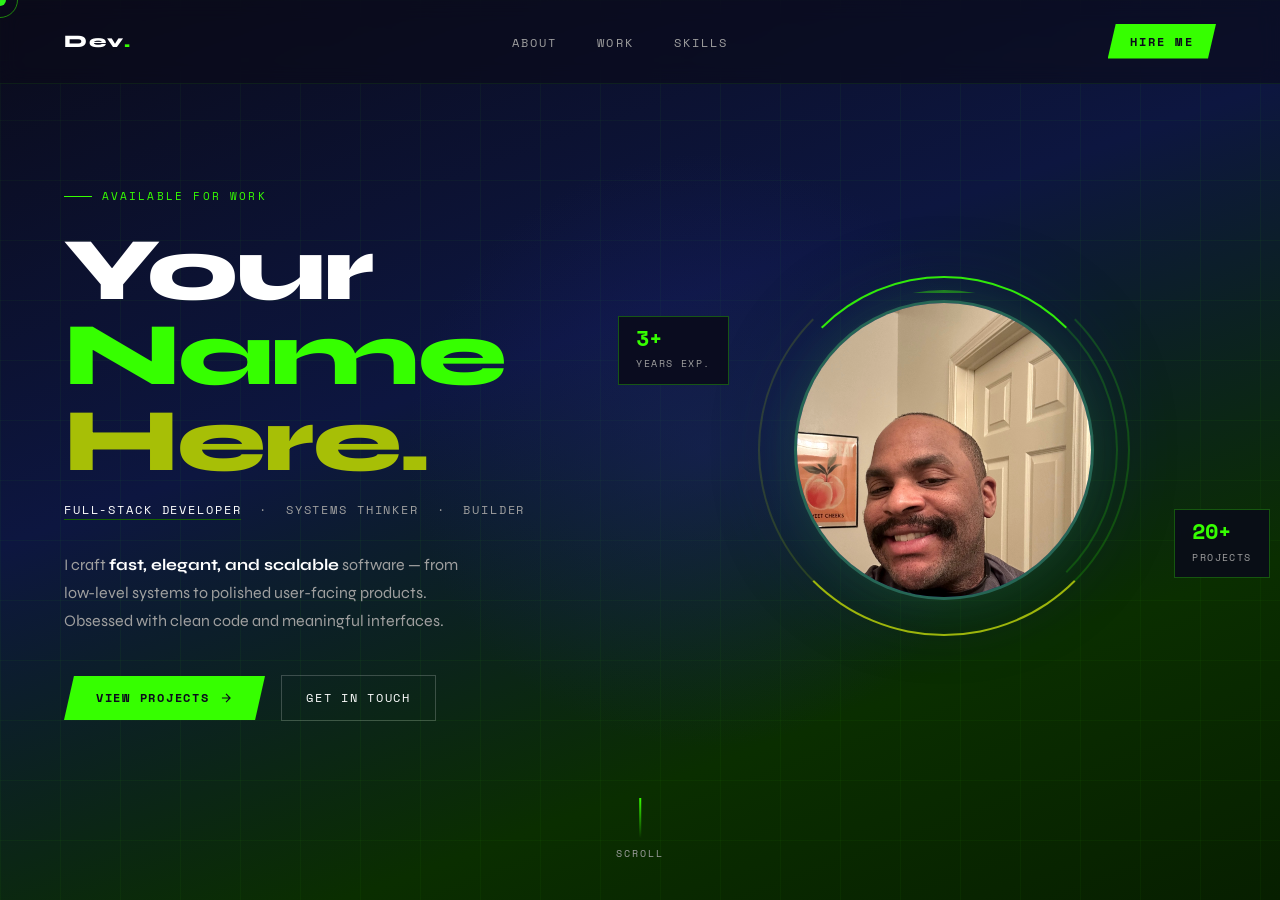
==== index.html @ 856862d3 "Move files to repo root for clean local + GitHub Pages setup Removes the docs/ subfolder so index.ht" ====
<!DOCTYPE html>
<html lang="en">
<head>
  <meta charset="UTF-8" />
  <meta name="viewport" content="width=device-width, initial-scale=1.0" />
  <title>Portfolio</title>
  <link rel="preconnect" href="https://fonts.googleapis.com" />
  <link rel="preconnect" href="https://fonts.gstatic.com" crossorigin />
  <link href="https://fonts.googleapis.com/css2?family=Space+Mono:wght@400;700&family=Syne:wght@400;700;800&display=swap" rel="stylesheet" />
  <link rel="stylesheet" href="style.css" />
</head>
<body>

  <!-- Custom cursor -->
  <div class="cursor" id="cursor"></div>
  <div class="cursor-ring" id="cursorRing"></div>

  <!-- Nav -->
  <nav>
    <a href="#" class="nav-logo">Dev<span>.</span></a>
    <ul class="nav-links">
      <li><a href="#">About</a></li>
      <li><a href="#">Work</a></li>
      <li><a href="#">Skills</a></li>
    </ul>
    <a href="#contact" class="nav-cta">Hire Me</a>
  </nav>

  <!-- Hero -->
  <section class="hero">
    <div class="hero-left">
      <div class="hero-tag">Available for work</div>

      <h1 class="hero-name">
        <span>Your</span>
        <span class="line-green">Name</span>
        <span class="line-olive">Here.</span>
      </h1>

      <p class="hero-role">
        <span>Full-Stack Developer</span>
        &nbsp;·&nbsp; Systems Thinker &nbsp;·&nbsp; Builder
      </p>

      <p class="hero-bio">
        I craft <strong>fast, elegant, and scalable</strong> software — from low-level
        systems to polished user-facing products. Obsessed with clean code and
        meaningful interfaces.
      </p>

      <div class="hero-actions">
        <a href="#work" class="btn-primary">
          View Projects
          <svg width="14" height="14" fill="none" stroke="currentColor" stroke-width="2" viewBox="0 0 24 24">
            <path d="M5 12h14M12 5l7 7-7 7"/>
          </svg>
        </a>
        <a href="#contact" class="btn-secondary">Get In Touch</a>
      </div>
    </div>

    <div class="hero-right">
      <div class="avatar-wrapper">
        <!-- Animated glow ring -->
        <div class="avatar-ring"></div>
        <div class="avatar-ring avatar-ring--2"></div>

        <!-- Circle photo -->
        <div class="avatar-circle">
          <img src="portfolio_photo.jpg" alt="Profile photo" class="avatar-img" />
        </div>

        <!-- Scan line overlay -->
        <div class="avatar-scan"></div>
      </div>

      <!-- Floating stat chips -->
      <div class="stat-chip chip-1">
        <span class="num">3+</span>
        <span class="label">Years Exp.</span>
      </div>
      <div class="stat-chip chip-2">
        <span class="num">20+</span>
        <span class="label">Projects</span>
      </div>
    </div>

    <div class="scroll-hint">
      <div class="scroll-line"></div>
      Scroll
    </div>
  </section>

  <script src="main.js"></script>
</body>
</html>
---- style.css ----
/* ============================================================
   CSS VARIABLES
   ============================================================ */
:root {
  --green-bright: #36FF00;
  --green-dark:   #156100;
  --navy:         #1F2479;
  --olive:        #A7BF06;
  --white:        #FFFFFF;
  --gray:         #9F9F9F;
  --bg-top:       #0a0b1a;
  --bg-bottom:    #071f00;
  --font-display: 'Syne', sans-serif;
  --font-mono:    'Space Mono', monospace;
}

/* ============================================================
   RESET & BASE
   ============================================================ */
*, *::before, *::after {
  box-sizing: border-box;
  margin: 0;
  padding: 0;
}

html {
  scroll-behavior: smooth;
}

body {
  background: linear-gradient(160deg, var(--bg-top) 0%, #0d1640 40%, #0a2e00 75%, var(--bg-bottom) 100%);
  background-attachment: fixed;
  color: var(--white);
  font-family: var(--font-mono);
  min-height: 100vh;
  overflow-x: hidden;
  cursor: none;
}

/* ============================================================
   CUSTOM CURSOR
   ============================================================ */
.cursor {
  position: fixed;
  width: 12px;
  height: 12px;
  background: var(--green-bright);
  border-radius: 50%;
  pointer-events: none;
  z-index: 9999;
  transform: translate(-50%, -50%);
  transition: width 0.2s ease, height 0.2s ease;
  mix-blend-mode: difference;
}

.cursor-ring {
  position: fixed;
  width: 36px;
  height: 36px;
  border: 1.5px solid var(--green-bright);
  border-radius: 50%;
  pointer-events: none;
  z-index: 9998;
  transform: translate(-50%, -50%);
  transition: width 0.25s ease, height 0.25s ease, opacity 0.2s;
  opacity: 0.5;
}

/* ============================================================
   NAV
   ============================================================ */
nav {
  position: fixed;
  top: 0;
  left: 0;
  right: 0;
  z-index: 100;
  display: flex;
  justify-content: space-between;
  align-items: center;
  padding: 1.5rem 4rem;
  border-bottom: 1px solid rgba(54, 255, 0, 0.08);
  backdrop-filter: blur(10px);
  background: rgba(10, 11, 26, 0.6);
}

.nav-logo {
  font-family: var(--font-display);
  font-size: 1.1rem;
  font-weight: 800;
  letter-spacing: 0.12em;
  color: var(--white);
  text-decoration: none;
}

.nav-logo span {
  color: var(--green-bright);
}

.nav-links {
  display: flex;
  gap: 2.5rem;
  list-style: none;
}

.nav-links a {
  font-size: 0.72rem;
  letter-spacing: 0.18em;
  text-transform: uppercase;
  color: var(--gray);
  text-decoration: none;
  transition: color 0.2s;
}

.nav-links a:hover {
  color: var(--green-bright);
}

.nav-cta {
  font-size: 0.72rem;
  letter-spacing: 0.18em;
  text-transform: uppercase;
  color: var(--bg-top);
  background: var(--green-bright);
  padding: 0.55rem 1.4rem;
  text-decoration: none;
  font-weight: 700;
  transition: background 0.2s;
  clip-path: polygon(8px 0%, 100% 0%, calc(100% - 8px) 100%, 0% 100%);
}

.nav-cta:hover {
  background: var(--olive);
}

/* ============================================================
   HERO SECTION
   ============================================================ */
.hero {
  min-height: 100vh;
  display: grid;
  grid-template-columns: 1fr 1fr;
  align-items: center;
  padding: 0 4rem;
  gap: 4rem;
  position: relative;
  overflow: hidden;
}

/* Animated grid overlay */
.hero::before {
  content: '';
  position: absolute;
  inset: 0;
  background-image:
    linear-gradient(rgba(54, 255, 0, 0.04) 1px, transparent 1px),
    linear-gradient(90deg, rgba(54, 255, 0, 0.04) 1px, transparent 1px);
  background-size: 60px 60px;
  animation: gridPan 20s linear infinite;
  pointer-events: none;
}

/* Glowing orb */
.hero::after {
  content: '';
  position: absolute;
  width: 600px;
  height: 600px;
  background: radial-gradient(circle, rgba(31, 36, 121, 0.4) 0%, transparent 70%);
  top: 50%;
  left: 55%;
  transform: translate(-50%, -50%);
  pointer-events: none;
  animation: pulse 6s ease-in-out infinite;
}

/* ============================================================
   HERO LEFT
   ============================================================ */
.hero-left {
  position: relative;
  z-index: 2;
}

.hero-tag {
  display: inline-flex;
  align-items: center;
  gap: 0.6rem;
  font-size: 0.68rem;
  letter-spacing: 0.2em;
  text-transform: uppercase;
  color: var(--green-bright);
  margin-bottom: 1.5rem;
  opacity: 0;
  animation: fadeUp 0.6s ease 0.2s forwards;
}

.hero-tag::before {
  content: '';
  display: inline-block;
  width: 28px;
  height: 1.5px;
  background: var(--green-bright);
}

.hero-name {
  font-family: var(--font-display);
  font-size: clamp(3rem, 7vw, 6rem);
  font-weight: 800;
  line-height: 0.95;
  letter-spacing: -0.02em;
  margin-bottom: 1rem;
  opacity: 0;
  animation: fadeUp 0.7s ease 0.35s forwards;
}

.hero-name .line-green {
  color: var(--green-bright);
  display: block;
}

.hero-name .line-olive {
  color: var(--olive);
  display: block;
}

.hero-role {
  font-size: 0.78rem;
  letter-spacing: 0.15em;
  text-transform: uppercase;
  color: var(--gray);
  margin-bottom: 2rem;
  opacity: 0;
  animation: fadeUp 0.7s ease 0.5s forwards;
}

.hero-role span {
  color: var(--white);
  border-bottom: 1px solid var(--green-dark);
}

.hero-bio {
  font-family: var(--font-display);
  font-size: 1rem;
  font-weight: 400;
  line-height: 1.75;
  color: var(--gray);
  max-width: 420px;
  margin-bottom: 2.5rem;
  opacity: 0;
  animation: fadeUp 0.7s ease 0.65s forwards;
}

.hero-bio strong {
  color: var(--white);
  font-weight: 700;
}

.hero-actions {
  display: flex;
  gap: 1rem;
  align-items: center;
  opacity: 0;
  animation: fadeUp 0.7s ease 0.8s forwards;
}

/* ============================================================
   BUTTONS
   ============================================================ */
.btn-primary {
  display: inline-flex;
  align-items: center;
  gap: 0.6rem;
  background: var(--green-bright);
  color: var(--bg-top);
  font-family: var(--font-mono);
  font-size: 0.72rem;
  font-weight: 700;
  letter-spacing: 0.15em;
  text-transform: uppercase;
  text-decoration: none;
  padding: 0.85rem 2rem;
  clip-path: polygon(10px 0%, 100% 0%, calc(100% - 10px) 100%, 0% 100%);
  transition: background 0.25s, transform 0.2s;
}

.btn-primary:hover {
  background: var(--olive);
  transform: translateY(-2px);
}

.btn-secondary {
  display: inline-flex;
  align-items: center;
  gap: 0.6rem;
  color: var(--white);
  font-family: var(--font-mono);
  font-size: 0.72rem;
  letter-spacing: 0.15em;
  text-transform: uppercase;
  text-decoration: none;
  padding: 0.85rem 1.5rem;
  border: 1px solid rgba(255, 255, 255, 0.2);
  transition: border-color 0.25s, color 0.25s;
}

.btn-secondary:hover {
  border-color: var(--green-bright);
  color: var(--green-bright);
}

/* ============================================================
   HERO RIGHT — CIRCLE AVATAR
   ============================================================ */
.hero-right {
  position: relative;
  z-index: 2;
  display: flex;
  justify-content: center;
  align-items: center;
  opacity: 0;
  animation: fadeIn 1s ease 0.9s forwards;
}

/* Wrapper keeps chips positioned relative to the avatar */
.avatar-wrapper {
  position: relative;
  width: 320px;
  height: 320px;
  display: flex;
  align-items: center;
  justify-content: center;
}

/* Spinning glow rings */
.avatar-ring {
  position: absolute;
  inset: -14px;
  border-radius: 50%;
  border: 2px solid transparent;
  border-top-color: var(--green-bright);
  border-right-color: rgba(54, 255, 0, 0.2);
  animation: spinRing 6s linear infinite;
}

.avatar-ring--2 {
  inset: -26px;
  border-top-color: transparent;
  border-bottom-color: var(--olive);
  border-left-color: rgba(167, 191, 6, 0.2);
  animation: spinRing 9s linear infinite reverse;
}

/* The circle itself */
.avatar-circle {
  width: 300px;
  height: 300px;
  border-radius: 50%;
  overflow: hidden;
  border: 3px solid rgba(54, 255, 0, 0.3);
  background: var(--navy);
  position: relative;
  z-index: 2;
  box-shadow:
    0 0 40px rgba(54, 255, 0, 0.12),
    0 0 80px rgba(31, 36, 121, 0.4),
    inset 0 0 30px rgba(21, 97, 0, 0.2);
}

/* The photo — fills circle, cropped to show face */
.avatar-img {
  width: 100%;
  height: 100%;
  object-fit: cover;
  object-position: center top;
  filter: saturate(0.9) contrast(1.05);
  /* Stylized: slight duotone feel via CSS */
  mix-blend-mode: normal;
}

/* Scan line sweep overlay */
.avatar-scan {
  position: absolute;
  inset: 0;
  border-radius: 50%;
  overflow: hidden;
  pointer-events: none;
  z-index: 3;
}

.avatar-scan::after {
  content: '';
  position: absolute;
  left: 0;
  right: 0;
  height: 3px;
  background: linear-gradient(90deg, transparent, rgba(54, 255, 0, 0.6), transparent);
  animation: scan 3.5s ease-in-out infinite;
  opacity: 0.7;
}

/* ============================================================
   FLOATING STAT CHIPS
   ============================================================ */
.stat-chip {
  position: absolute;
  background: rgba(10, 11, 26, 0.88);
  border: 1px solid rgba(54, 255, 0, 0.3);
  padding: 0.65rem 1.1rem;
  font-family: var(--font-mono);
  backdrop-filter: blur(10px);
  z-index: 10;
}

.stat-chip .num {
  font-size: 1.4rem;
  font-weight: 700;
  color: var(--green-bright);
  display: block;
  line-height: 1;
}

.stat-chip .label {
  font-size: 0.6rem;
  letter-spacing: 0.15em;
  text-transform: uppercase;
  color: var(--gray);
}

.chip-1 {
  top: 8%;
  left: -10%;
  animation: floatA 5s ease-in-out infinite;
}

.chip-2 {
  bottom: 10%;
  right: -10%;
  animation: floatB 5.5s ease-in-out infinite;
}

/* ============================================================
   SCROLL INDICATOR
   ============================================================ */
.scroll-hint {
  position: absolute;
  bottom: 2.5rem;
  left: 50%;
  transform: translateX(-50%);
  display: flex;
  flex-direction: column;
  align-items: center;
  gap: 0.5rem;
  font-size: 0.6rem;
  letter-spacing: 0.2em;
  text-transform: uppercase;
  color: var(--gray);
  opacity: 0;
  animation: fadeIn 1s ease 1.5s forwards;
  z-index: 2;
}

.scroll-line {
  width: 1.5px;
  height: 40px;
  background: linear-gradient(to bottom, var(--green-bright), transparent);
  animation: scrollPulse 2s ease-in-out infinite;
}

/* ============================================================
   KEYFRAMES
   ============================================================ */
@keyframes gridPan {
  0%   { background-position: 0 0; }
  100% { background-position: 60px 60px; }
}

@keyframes pulse {
  0%, 100% { transform: translate(-50%, -50%) scale(1); opacity: 0.5; }
  50%       { transform: translate(-50%, -50%) scale(1.15); opacity: 0.9; }
}

@keyframes spinRing {
  from { transform: rotate(0deg); }
  to   { transform: rotate(360deg); }
}

@keyframes scan {
  0%   { top: -5%; }
  100% { top: 105%; }
}

@keyframes floatA {
  0%, 100% { transform: translateY(0); }
  50%       { transform: translateY(-10px); }
}

@keyframes floatB {
  0%, 100% { transform: translateY(0); }
  50%       { transform: translateY(8px); }
}

@keyframes scrollPulse {
  0%, 100% { opacity: 0.3; transform: scaleY(1); }
  50%       { opacity: 1; transform: scaleY(1.15); }
}

@keyframes fadeUp {
  from { opacity: 0; transform: translateY(20px); }
  to   { opacity: 1; transform: translateY(0); }
}

@keyframes fadeIn {
  from { opacity: 0; }
  to   { opacity: 1; }
}

/* ============================================================
   RESPONSIVE
   ============================================================ */
@media (max-width: 900px) {
  nav {
    padding: 1.25rem 2rem;
  }

  .hero {
    grid-template-columns: 1fr;
    padding: 8rem 2rem 4rem;
    gap: 3rem;
    text-align: center;
  }

  .hero-bio {
    max-width: 100%;
  }

  .hero-actions {
    justify-content: center;
    flex-wrap: wrap;
  }

  .hero-right {
    order: -1;
  }

  .avatar-wrapper {
    width: 240px;
    height: 240px;
  }

  .avatar-circle {
    width: 220px;
    height: 220px;
  }

  .chip-1 {
    left: 0;
  }

  .chip-2 {
    right: 0;
  }

  .hero-tag {
    justify-content: center;
  }
}
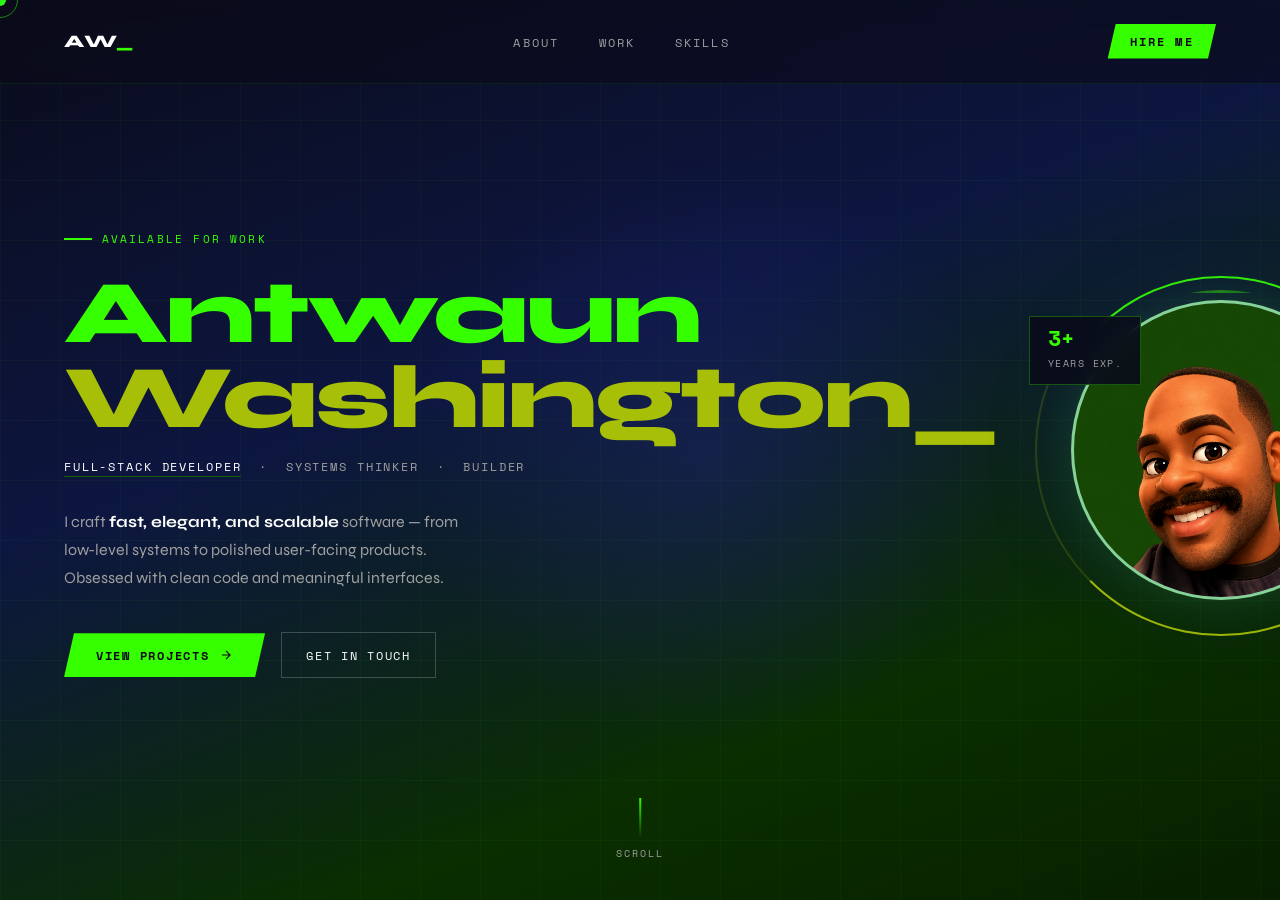
==== commit d6dc4489: "Add skills page and wire up all nav links - Skills nav link now navigates to skills.html from all pa" ====
--- a/index.html
+++ b/index.html
@@ -17,11 +17,11 @@
 
   <!-- Nav -->
   <nav>
-    <a href="#" class="nav-logo">Dev<span>.</span></a>
+    <a href="#" class="nav-logo">AW<span>_</span></a>
     <ul class="nav-links">
-      <li><a href="#">About</a></li>
+      <li><a href="about.html">About</a></li>
       <li><a href="#">Work</a></li>
-      <li><a href="#">Skills</a></li>
+      <li><a href="skills.html">Skills</a></li>
     </ul>
     <a href="#contact" class="nav-cta">Hire Me</a>
   </nav>
@@ -32,9 +32,8 @@
       <div class="hero-tag">Available for work</div>
 
       <h1 class="hero-name">
-        <span>Your</span>
-        <span class="line-green">Name</span>
-        <span class="line-olive">Here.</span>
+        <span class="line-green">Antwaun</span>
+        <span class="line-olive">Washington_</span>
       </h1>
 
       <p class="hero-role">
@@ -80,7 +79,7 @@
         <span class="label">Years Exp.</span>
       </div>
       <div class="stat-chip chip-2">
-        <span class="num">20+</span>
+        <span class="num">5+</span>
         <span class="label">Projects</span>
       </div>
     </div>
--- a/style.css
+++ b/style.css
@@ -358,7 +358,7 @@
   border-radius: 50%;
   overflow: hidden;
   border: 3px solid rgba(54, 255, 0, 0.3);
-  background: var(--navy);
+  background: #A7BFD6;
   position: relative;
   z-index: 2;
   box-shadow:
@@ -372,9 +372,8 @@
   width: 100%;
   height: 100%;
   object-fit: cover;
-  object-position: center top;
+  object-position: center 25%;
   filter: saturate(0.9) contrast(1.05);
-  /* Stylized: slight duotone feel via CSS */
   mix-blend-mode: normal;
 }
 
